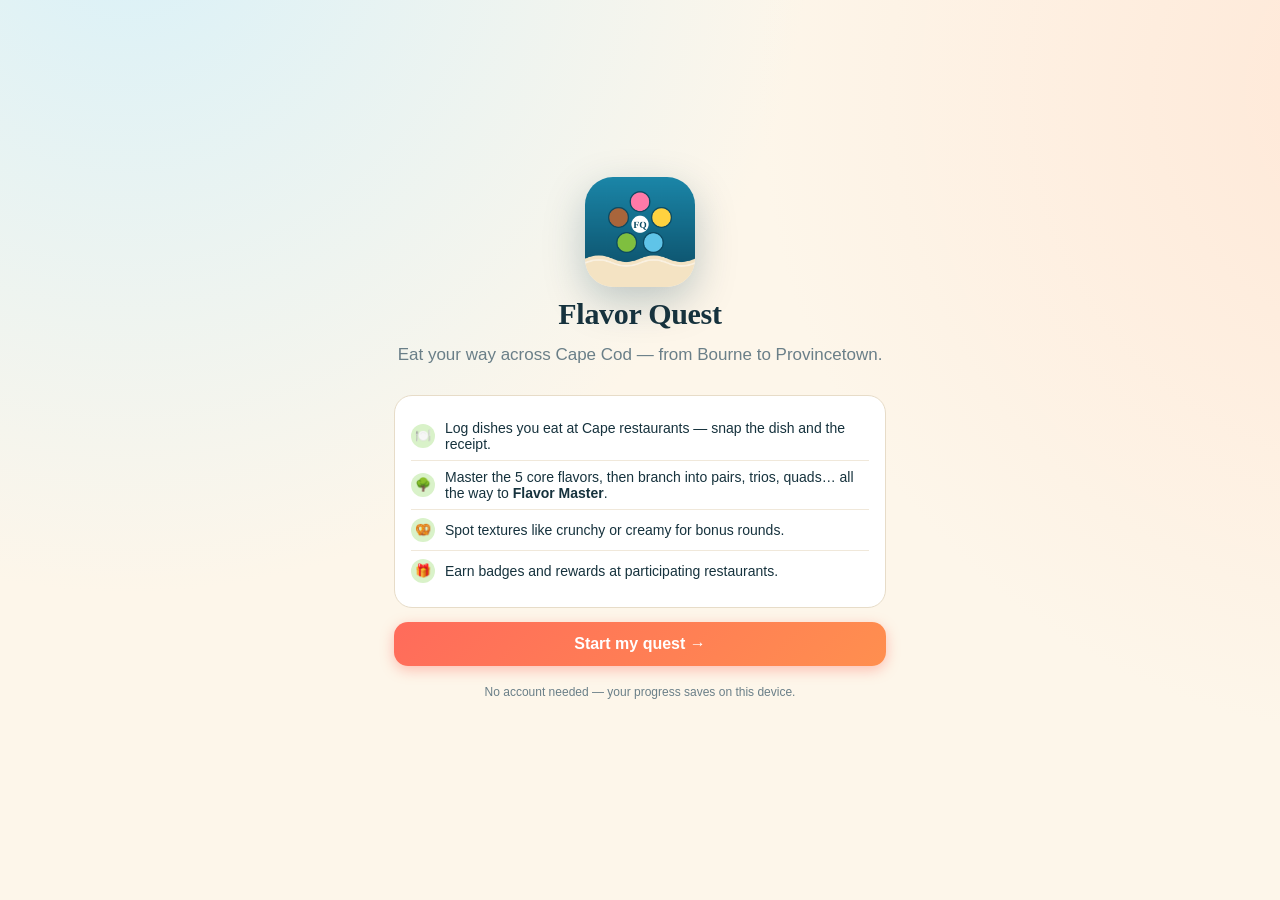
==== index.html @ 59354531 "Flavor Quest v1: flavor tree, dish logging, texture bonus rounds, QR check-in, rewards, map" ====
<!doctype html>
<html lang="en">
<head>
<meta charset="utf-8">
<meta name="viewport" content="width=device-width, initial-scale=1, viewport-fit=cover">
<title>Flavor Quest – Cape Cod</title>
<meta name="description" content="Eat your way across Cape Cod. Unlock the flavor tree, discover textures, earn badges and rewards.">
<meta name="theme-color" content="#0e5a75">
<meta name="apple-mobile-web-app-capable" content="yes">
<meta name="mobile-web-app-capable" content="yes">
<meta name="apple-mobile-web-app-status-bar-style" content="black-translucent">
<meta name="apple-mobile-web-app-title" content="Flavor Quest">
<link rel="manifest" href="manifest.json">
<link rel="icon" href="icons/icon.svg" type="image/svg+xml">
<link rel="apple-touch-icon" href="icons/apple-touch-icon.png">
<link rel="stylesheet" href="css/style.css">
</head>
<body>
<div id="app">
  <header class="topbar" id="topbar" hidden>
    <button class="me" id="meBtn" aria-label="Profile and settings">
      <span class="avatar sm" id="meAvatar"></span>
      <span class="me-text"><b id="meName"></b><small id="meLevel"></small></span>
    </button>
    <div class="xpwrap" aria-label="Experience">
      <div class="xpbar"><i id="xpFill"></i></div>
      <small id="xpText"></small>
    </div>
  </header>

  <main id="view" class="view"></main>

  <nav class="bottomnav" id="bottomnav" hidden>
    <button data-tab="home"><span class="ni">🗺️</span><span>Map</span></button>
    <button data-tab="tree"><span class="ni">🌳</span><span>Tree</span></button>
    <button data-tab="log" class="log-btn"><span class="ni plus">＋</span><span>Log</span></button>
    <button data-tab="journal"><span class="ni">📔</span><span>Journal</span></button>
    <button data-tab="rewards"><span class="ni">🏆</span><span>Rewards</span></button>
  </nav>
</div>

<div class="sheet-backdrop" id="sheetBackdrop" hidden></div>
<section class="sheet" id="sheet" role="dialog" aria-modal="true" hidden>
  <div class="sheet-grip"></div>
  <button class="sheet-close" id="sheetClose" aria-label="Close">✕</button>
  <div id="sheetBody"></div>
</section>
<div id="toasts" class="toasts" aria-live="polite"></div>
<div id="confetti" class="confetti" aria-hidden="true"></div>

<script src="js/app.js"></script>
</body>
</html>
---- css/style.css ----
:root{
  --sea:#0e5a75; --sea-2:#1b86a8; --sea-dark:#083b4e; --sand:#fdf6ea; --sand-2:#f4e3c3; --card:#fff;
  --ink:#16323d; --muted:#6a7f88; --line:#e7dcc8; --coral:#ff6b5b; --gold:#f5b72d;
  --sweet:#ff7aa8; --sour:#f2c800; --salty:#3fb0dc; --bitter:#6aae2c; --umami:#a9653b;
  --radius:18px; --shadow:0 6px 20px rgba(8,59,78,.12); --shadow-lg:0 14px 40px rgba(8,59,78,.25);
  --safe-b:env(safe-area-inset-bottom,0px); --safe-t:env(safe-area-inset-top,0px);
  --nav-h:68px;
}
*{box-sizing:border-box;-webkit-tap-highlight-color:transparent}
html,body{margin:0;padding:0}
body{font-family:-apple-system,BlinkMacSystemFont,"SF Pro Rounded","Segoe UI",Roboto,"Helvetica Neue",Arial,sans-serif;
  color:var(--ink);background:var(--sand);min-height:100vh;min-height:100dvh;-webkit-font-smoothing:antialiased;
  background-image:radial-gradient(circle at 10% -10%,#d9f1f8 0,transparent 45%),radial-gradient(circle at 110% 10%,#ffe7d6 0,transparent 40%)}
h1,h2,h3{font-family:Georgia,"Times New Roman",serif;letter-spacing:-.01em;margin:0 0 .4em}
h1{font-size:30px} h2{font-size:22px} h3{font-size:17px}
p{line-height:1.45;margin:.3em 0 .8em}
small,.muted{color:var(--muted)}
button{font:inherit;color:inherit;cursor:pointer;border:0;background:none}
input,select,textarea{font:inherit;font-size:16px;color:var(--ink)}
[hidden]{display:none!important}
#app{max-width:520px;margin:0 auto;min-height:100vh;min-height:100dvh;position:relative}

/* top bar */
.topbar{position:sticky;top:0;z-index:20;display:flex;align-items:center;gap:12px;padding:calc(10px + var(--safe-t)) 14px 10px;
  background:rgba(253,246,234,.88);backdrop-filter:blur(12px);-webkit-backdrop-filter:blur(12px);border-bottom:1px solid rgba(231,220,200,.7)}
.me{display:flex;align-items:center;gap:8px;text-align:left;padding:2px;border-radius:30px}
.me-text{display:flex;flex-direction:column;line-height:1.1}
.me-text b{font-size:15px;max-width:120px;overflow:hidden;text-overflow:ellipsis;white-space:nowrap}
.me-text small{font-size:12px}
.xpwrap{flex:1;display:flex;flex-direction:column;align-items:flex-end;gap:3px}
.xpbar{width:100%;height:10px;border-radius:10px;background:#e9dfcc;overflow:hidden}
.xpbar i{display:block;height:100%;width:0;border-radius:10px;background:linear-gradient(90deg,var(--gold),var(--coral));transition:width .8s cubic-bezier(.2,.8,.2,1)}
.xpwrap small{font-size:11px;font-weight:600}

.view{padding:14px 14px calc(var(--nav-h) + var(--safe-b) + 24px)}
.view.onboard{padding-bottom:30px}
.view > *{animation:rise .35s ease both}
@keyframes rise{from{opacity:0;transform:translateY(10px)}to{opacity:1;transform:none}}

/* bottom nav */
.bottomnav{position:fixed;left:50%;transform:translateX(-50%);bottom:0;z-index:30;width:100%;max-width:520px;display:grid;grid-template-columns:repeat(5,1fr);
  padding:6px 6px calc(6px + var(--safe-b));background:rgba(255,255,255,.94);backdrop-filter:blur(14px);-webkit-backdrop-filter:blur(14px);
  border-top:1px solid var(--line);box-shadow:0 -6px 24px rgba(8,59,78,.08)}
.bottomnav button{display:flex;flex-direction:column;align-items:center;gap:2px;font-size:11px;font-weight:600;color:var(--muted);padding:6px 0;border-radius:14px;transition:color .2s,transform .15s}
.bottomnav button .ni{font-size:21px;line-height:1;transition:transform .25s}
.bottomnav button.active{color:var(--sea)}
.bottomnav button.active .ni{transform:translateY(-2px) scale(1.12)}
.bottomnav button:active{transform:scale(.94)}
.bottomnav .log-btn .plus{display:grid;place-items:center;width:44px;height:44px;margin-top:-22px;border-radius:50%;color:#fff;font-size:26px;font-weight:700;
  background:linear-gradient(135deg,var(--coral),var(--gold));box-shadow:0 6px 16px rgba(255,107,91,.45);border:3px solid #fff}
.bottomnav .log-btn.active .plus{transform:translateY(-2px) rotate(90deg)}

/* cards & buttons */
.card{background:var(--card);border-radius:var(--radius);box-shadow:var(--shadow);padding:16px;margin-bottom:14px}
.card.flat{box-shadow:none;border:1px solid var(--line)}
.hero{background:linear-gradient(140deg,var(--sea) 0%,var(--sea-2) 100%);color:#fff;position:relative;overflow:hidden}
.hero h1,.hero h2{color:#fff}
.hero p{color:#dff3fa}
.hero::after{content:"";position:absolute;left:-10%;right:-10%;bottom:-30px;height:60px;background:radial-gradient(ellipse at center,rgba(255,255,255,.18) 0,transparent 70%)}
.btn{display:inline-flex;align-items:center;justify-content:center;gap:8px;padding:13px 20px;border-radius:14px;font-weight:700;font-size:16px;
  background:var(--sea);color:#fff;box-shadow:0 4px 12px rgba(14,90,117,.3);transition:transform .12s,box-shadow .2s,opacity .2s;text-decoration:none}
.btn:active{transform:scale(.97)}
.btn.block{display:flex;width:100%}
.btn.coral{background:linear-gradient(135deg,var(--coral),#ff8f4f);box-shadow:0 4px 14px rgba(255,107,91,.4)}
.btn.ghost{background:transparent;color:var(--sea);box-shadow:none;border:2px solid var(--sea)}
.btn.light{background:#fff;color:var(--sea)}
.btn.small{padding:8px 12px;font-size:14px;border-radius:11px}
.btn[disabled],.btn.disabled{opacity:.45;pointer-events:none}
.row{display:flex;gap:10px;align-items:center}
.row.wrap{flex-wrap:wrap}
.spread{display:flex;justify-content:space-between;align-items:center;gap:10px}
.section-title{display:flex;justify-content:space-between;align-items:baseline;margin:20px 2px 10px}
.section-title h2{margin:0}
.pill{display:inline-flex;align-items:center;gap:4px;padding:4px 10px;border-radius:30px;font-size:12px;font-weight:700;background:#eef6f9;color:var(--sea)}
.pill.gold{background:#fff3d6;color:#a26b00}
.pill.green{background:#e5f6dc;color:#3d7b14}
.pill.gray{background:#efefef;color:#777}
.pill.coral{background:#ffe5e1;color:#c23a2b}

/* avatars */
.avatar{display:inline-grid;place-items:center;width:64px;height:64px;border-radius:50%;font-size:34px;line-height:1;flex:none;
  box-shadow:inset 0 -4px 0 rgba(0,0,0,.08),0 3px 8px rgba(0,0,0,.12);border:3px solid #fff}
.avatar.sm{width:40px;height:40px;font-size:21px;border-width:2px}
.avatar.lg{width:96px;height:96px;font-size:52px;border-width:4px}
.avatar-grid{display:grid;grid-template-columns:repeat(4,1fr);gap:12px;margin:14px 0}
.avatar-opt{display:flex;flex-direction:column;align-items:center;gap:6px;padding:10px 4px;border-radius:16px;border:2px solid transparent;font-size:12px;font-weight:600;transition:all .2s}
.avatar-opt.sel{border-color:var(--sea);background:#eaf6fa;transform:translateY(-2px)}

/* onboarding */
.onb{min-height:calc(100dvh - 60px);display:flex;flex-direction:column;justify-content:center;padding-top:calc(10px + var(--safe-t))}
.onb .logo{width:110px;height:110px;margin:0 auto 10px;border-radius:28px;box-shadow:var(--shadow-lg);display:block}
.onb .center{text-align:center}
.steps{display:flex;gap:6px;justify-content:center;margin:0 0 18px}
.steps i{width:28px;height:6px;border-radius:6px;background:#e3d7c1}
.steps i.on{background:var(--sea)}
.field{display:block;margin:0 0 14px}
.field > span{display:block;font-weight:700;font-size:14px;margin-bottom:6px}
.field input[type=text],.field select,.field textarea{width:100%;padding:13px 14px;border-radius:13px;border:2px solid var(--line);background:#fff;outline:none;transition:border-color .2s;-webkit-appearance:none;appearance:none}
.field select{background-image:linear-gradient(45deg,transparent 50%,var(--muted) 50%),linear-gradient(135deg,var(--muted) 50%,transparent 50%);background-position:calc(100% - 20px) 55%,calc(100% - 14px) 55%;background-size:6px 6px;background-repeat:no-repeat}
.field input:focus,.field select:focus{border-color:var(--sea-2)}
.hint{font-size:13px;color:var(--muted);margin-top:4px}

/* flavor chips */
.chips{display:flex;flex-wrap:wrap;gap:8px}
.chip{padding:9px 14px;border-radius:30px;border:2px solid var(--line);background:#fff;font-weight:700;font-size:14px;transition:all .18s;user-select:none}
.chip:active{transform:scale(.95)}
.chip.on{color:#fff;border-color:transparent;box-shadow:0 3px 10px rgba(0,0,0,.15)}
.chip.tex.on{background:var(--sea)}
.flavor-big{display:grid;grid-template-columns:1fr 1fr;gap:10px;margin:12px 0}
.flavor-big button{padding:16px 10px;border-radius:16px;color:#fff;font-weight:800;font-size:17px;text-align:left;box-shadow:var(--shadow);border:3px solid transparent;transition:all .2s;position:relative}
.flavor-big button small{display:block;color:rgba(255,255,255,.92);font-weight:600;font-size:12px;margin-top:2px}
.flavor-big button.sel{border-color:var(--ink);transform:scale(1.03)}
.flavor-big button:last-child:nth-child(odd){grid-column:span 2}
.dot{display:inline-block;width:10px;height:10px;border-radius:50%;vertical-align:middle}

/* map */
.mapcard{padding:10px 10px 14px;background:linear-gradient(180deg,#bfe6f2 0%,#9fd7ea 100%);position:relative;overflow:hidden}
.mapcard svg{width:100%;height:auto;display:block}
.mapcard .maplabel{position:absolute;top:12px;left:14px;font-family:Georgia,serif;font-weight:700;color:var(--sea-dark);font-size:15px}
.town circle.pin{fill:#fff;stroke:var(--sea);stroke-width:2;transition:all .4s}
.town.lit circle.pin{fill:var(--coral);stroke:#fff;stroke-width:2.5}
.town.lit circle.glow{animation:glow 2.2s ease-in-out infinite}
.town text{font-size:10px;font-weight:700;fill:var(--sea-dark);paint-order:stroke;stroke:#e9f6fa;stroke-width:3px;stroke-linejoin:round}
.town.lit text{fill:#a2271a}
.town .cnt{font-size:9px;fill:#fff;stroke:none;font-weight:800}
@keyframes glow{0%,100%{opacity:.15;transform:scale(1)}50%{opacity:.5;transform:scale(1.5)}}
.town circle.glow{fill:var(--coral);opacity:0;transform-box:fill-box;transform-origin:center}
.town{cursor:pointer}

.stats{display:grid;grid-template-columns:repeat(4,1fr);gap:8px;margin:12px 0}
.stat{background:#fff;border-radius:14px;padding:10px 6px;text-align:center;box-shadow:var(--shadow)}
.stat b{display:block;font-size:20px;font-family:Georgia,serif}
.stat small{font-size:11px;font-weight:600}

/* restaurants list */
.rlist{display:flex;flex-direction:column;gap:10px}
.rcard{display:flex;gap:12px;align-items:center;background:#fff;border-radius:16px;padding:12px;box-shadow:var(--shadow);text-align:left;width:100%;transition:transform .15s}
.rcard:active{transform:scale(.98)}
.rcard .ricon{width:48px;height:48px;border-radius:14px;display:grid;place-items:center;font-size:24px;background:#eaf6fa;flex:none}
.rcard.featured .ricon{background:linear-gradient(135deg,#ffe7a8,#ffc3b5)}
.rcard .rmeta{flex:1;min-width:0}
.rcard .rmeta b{display:block;font-size:15px}
.rcard .rmeta small{display:block;font-size:12px}
.rcard .chev{color:var(--muted);font-size:20px}

/* tree */
.tree{display:flex;flex-direction:column;gap:6px;position:relative}
.tier{background:rgba(255,255,255,.6);border:1px dashed var(--line);border-radius:18px;padding:10px 8px 12px;position:relative}
.tier-head{display:flex;justify-content:space-between;align-items:center;padding:0 4px 8px;font-size:12px;font-weight:800;color:var(--muted);text-transform:uppercase;letter-spacing:.06em}
.tier-nodes{display:flex;flex-wrap:wrap;justify-content:center;gap:8px}
.tier-arrow{text-align:center;color:#c6b694;font-size:16px;line-height:1;margin:-2px 0}
.node{position:relative;width:62px;display:flex;flex-direction:column;align-items:center;gap:4px;font-size:10px;font-weight:700;text-align:center;line-height:1.1;transition:transform .2s}
.node:active{transform:scale(.92)}
.node .orb{width:52px;height:52px;border-radius:50%;position:relative;display:grid;place-items:center;border:3px solid #fff;box-shadow:0 3px 10px rgba(0,0,0,.15);transition:all .3s}
.node .orb .ic{font-size:18px;filter:drop-shadow(0 1px 1px rgba(0,0,0,.2))}
.node .lbl{color:var(--ink);min-height:22px}
.node.locked .orb{filter:grayscale(1) brightness(1.15);opacity:.45;box-shadow:none}
.node.locked .lbl{color:#a7a7a7}
.node.unlocked .orb{animation:pulse 2.4s ease-in-out infinite}
.node.complete .orb{border-color:var(--gold);box-shadow:0 0 0 3px rgba(245,183,45,.35),0 4px 14px rgba(245,183,45,.5)}
.node .prog{position:absolute;bottom:-6px;left:50%;transform:translateX(-50%);background:var(--ink);color:#fff;border-radius:10px;padding:1px 6px;font-size:10px;font-weight:800;white-space:nowrap}
.node.complete .prog{background:var(--gold);color:#5a3a00}
.node.start .orb::after{content:"★";position:absolute;top:-8px;right:-6px;background:#fff;color:var(--gold);border-radius:50%;width:20px;height:20px;display:grid;place-items:center;font-size:13px;box-shadow:0 1px 4px rgba(0,0,0,.2)}
.node.master{width:96px}
.node.master .orb{width:78px;height:78px}
.node.master .orb .ic{font-size:32px}
.node.core{width:64px}
.node.core .orb{width:58px;height:58px}
@keyframes pulse{0%,100%{box-shadow:0 3px 10px rgba(0,0,0,.15),0 0 0 0 rgba(27,134,168,.45)}50%{box-shadow:0 3px 10px rgba(0,0,0,.15),0 0 0 7px rgba(27,134,168,0)}}
.legend{display:flex;flex-wrap:wrap;gap:10px;font-size:12px;color:var(--muted);margin:8px 2px 14px}
.legend span{display:inline-flex;align-items:center;gap:5px}
.legend i{width:12px;height:12px;border-radius:50%;display:inline-block}

/* progress */
.meter{height:12px;background:#eee4d2;border-radius:12px;overflow:hidden;margin:6px 0}
.meter i{display:block;height:100%;background:linear-gradient(90deg,var(--sea-2),var(--sea));border-radius:12px;transition:width .6s}
.req{display:flex;align-items:center;gap:10px;padding:8px 0;border-bottom:1px solid #f0e8da;font-size:14px}
.req:last-child{border-bottom:0}
.req .ck{width:24px;height:24px;border-radius:50%;display:grid;place-items:center;background:#eee;font-size:13px;flex:none}
.req.ok .ck{background:#d9f2c9;color:#3d7b14}

/* log form */
.photo-pick{display:grid;grid-template-columns:1fr 1fr;gap:10px}
.photo-slot{position:relative;aspect-ratio:1;border-radius:16px;border:2px dashed #cdbd9d;background:#fffaf1;display:flex;flex-direction:column;align-items:center;justify-content:center;gap:4px;
  font-size:13px;font-weight:700;color:var(--muted);overflow:hidden;text-align:center;padding:6px}
.photo-slot .big{font-size:30px}
.photo-slot img{position:absolute;inset:0;width:100%;height:100%;object-fit:cover}
.photo-slot input{position:absolute;inset:0;opacity:0;cursor:pointer;font-size:0}
.photo-slot .clear{position:absolute;top:6px;right:6px;z-index:2;background:rgba(0,0,0,.6);color:#fff;border-radius:50%;width:26px;height:26px;font-size:13px}
.preview-note{border-radius:14px;padding:10px 12px;font-size:14px;margin:4px 0 14px;background:#eaf6fa;color:var(--sea-dark)}
.preview-note.warn{background:#fff3d6;color:#7a5200}
.preview-note.bad{background:#ffe9e5;color:#9b2c1f}

/* journal */
.jitem{display:flex;gap:12px;background:#fff;border-radius:16px;padding:10px;box-shadow:var(--shadow);margin-bottom:10px;text-align:left;width:100%}
.jitem .jimg{width:84px;height:84px;border-radius:12px;object-fit:cover;flex:none;background:#f3ead8;display:grid;place-items:center;font-size:30px}
.jitem .jmeta{flex:1;min-width:0}
.jitem .jmeta b{display:block;font-size:15px}
.jitem .jmeta small{display:block;font-size:12px;margin:1px 0 5px}
.mini-flavors{display:flex;flex-wrap:wrap;gap:4px}
.mini-flavors span{font-size:10px;font-weight:800;color:#fff;border-radius:8px;padding:2px 7px}
.mini-flavors span.tx{background:#e7f1f4;color:var(--sea)}
.empty{text-align:center;padding:30px 20px;color:var(--muted)}
.empty .big{font-size:48px;display:block;margin-bottom:6px}
.detail-img{width:100%;border-radius:16px;margin:4px 0 10px;display:block}
.receipt-thumb{width:110px;border-radius:10px;border:1px solid var(--line)}

/* badges */
.badges{display:grid;grid-template-columns:repeat(4,1fr);gap:10px}
.badge{display:flex;flex-direction:column;align-items:center;gap:4px;text-align:center;font-size:10.5px;font-weight:700;line-height:1.15}
.badge .bi{width:56px;height:56px;border-radius:18px;display:grid;place-items:center;font-size:26px;background:linear-gradient(135deg,#fff3d6,#ffd9cc);box-shadow:var(--shadow);transform:rotate(-3deg)}
.badge:nth-child(even) .bi{transform:rotate(3deg)}
.badge.off .bi{background:#ece6da;filter:grayscale(1);opacity:.45;box-shadow:none}
.badge.off{color:#aaa}
.reward{display:flex;gap:12px;align-items:center;padding:12px 0;border-bottom:1px solid #f0e8da}
.reward:last-child{border-bottom:0}
.reward .ri{width:44px;height:44px;border-radius:14px;display:grid;place-items:center;font-size:22px;background:#eaf6fa;flex:none}
.reward.on .ri{background:linear-gradient(135deg,#ffe7a8,#ffc3b5)}
.reward .rt{flex:1}
.reward .rt b{display:block;font-size:14px}
.reward .rt small{font-size:12px}
.gift{border-radius:18px;padding:16px;color:#fff;background:linear-gradient(135deg,#0e5a75,#1b86a8 60%,#5fc4e8);position:relative;overflow:hidden;margin-bottom:12px;box-shadow:var(--shadow)}
.gift::before{content:"";position:absolute;right:-30px;top:-30px;width:120px;height:120px;border-radius:50%;background:rgba(255,255,255,.12)}
.gift .gv{font-family:Georgia,serif;font-size:34px;font-weight:700;line-height:1}
.gift .gp{font-size:14px;opacity:.95}
.gift s{opacity:.7}
.gift .tag{position:absolute;top:12px;right:12px;background:var(--gold);color:#5a3a00;font-size:11px;font-weight:800;padding:3px 9px;border-radius:20px}

/* sheet */
.sheet-backdrop{position:fixed;inset:0;background:rgba(8,30,40,.45);z-index:50;animation:fade .25s ease}
.sheet{position:fixed;left:50%;bottom:0;transform:translateX(-50%);width:100%;max-width:520px;max-height:88vh;max-height:88dvh;overflow-y:auto;-webkit-overflow-scrolling:touch;
  background:var(--sand);border-radius:24px 24px 0 0;z-index:60;padding:10px 18px calc(24px + var(--safe-b));box-shadow:var(--shadow-lg);animation:sheetUp .32s cubic-bezier(.2,.9,.25,1)}
.sheet-grip{width:44px;height:5px;border-radius:5px;background:#d8cbb2;margin:0 auto 10px}
.sheet-close{position:absolute;top:12px;right:14px;width:34px;height:34px;border-radius:50%;background:#efe4cf;font-size:15px;font-weight:700}
@keyframes sheetUp{from{transform:translate(-50%,100%)}to{transform:translate(-50%,0)}}
@keyframes fade{from{opacity:0}to{opacity:1}}

/* toasts */
.toasts{position:fixed;top:calc(12px + var(--safe-t));left:50%;transform:translateX(-50%);z-index:90;display:flex;flex-direction:column;gap:8px;width:min(92vw,440px);pointer-events:none}
.toast{background:var(--ink);color:#fff;padding:12px 14px;border-radius:14px;font-size:14px;font-weight:600;box-shadow:var(--shadow-lg);display:flex;gap:10px;align-items:center;animation:toastIn .4s cubic-bezier(.2,.9,.3,1.3) both}
.toast .ti{font-size:22px}
.toast.gold{background:linear-gradient(135deg,#f5b72d,#ff8f4f);color:#3b2500}
.toast.out{animation:toastOut .3s ease forwards}
@keyframes toastIn{from{opacity:0;transform:translateY(-20px) scale(.9)}to{opacity:1;transform:none}}
@keyframes toastOut{to{opacity:0;transform:translateY(-14px)}}

/* confetti */
.confetti{position:fixed;inset:0;pointer-events:none;z-index:95;overflow:hidden}
.confetti i{position:absolute;top:-20px;width:9px;height:14px;border-radius:2px;animation:fall linear forwards}
@keyframes fall{0%{transform:translate3d(0,0,0) rotate(0)}100%{transform:translate3d(var(--dx),110vh,0) rotate(var(--rot))}}
.celebrate{text-align:center;padding:10px 0}
.celebrate .bigicon{font-size:70px;display:block;animation:pop .6s cubic-bezier(.2,.9,.3,1.5) both}
@keyframes pop{from{transform:scale(0) rotate(-30deg)}to{transform:none}}

.settings-list .btn{margin-bottom:10px}
.footer-note{font-size:12px;color:var(--muted);text-align:center;margin:18px 0 0}
a{color:var(--sea)}
@media (min-width:521px){body{padding-top:0}}
@media (prefers-reduced-motion:reduce){*{animation-duration:.01ms!important;transition-duration:.01ms!important}}
.gift small{color:#e6f6fb}
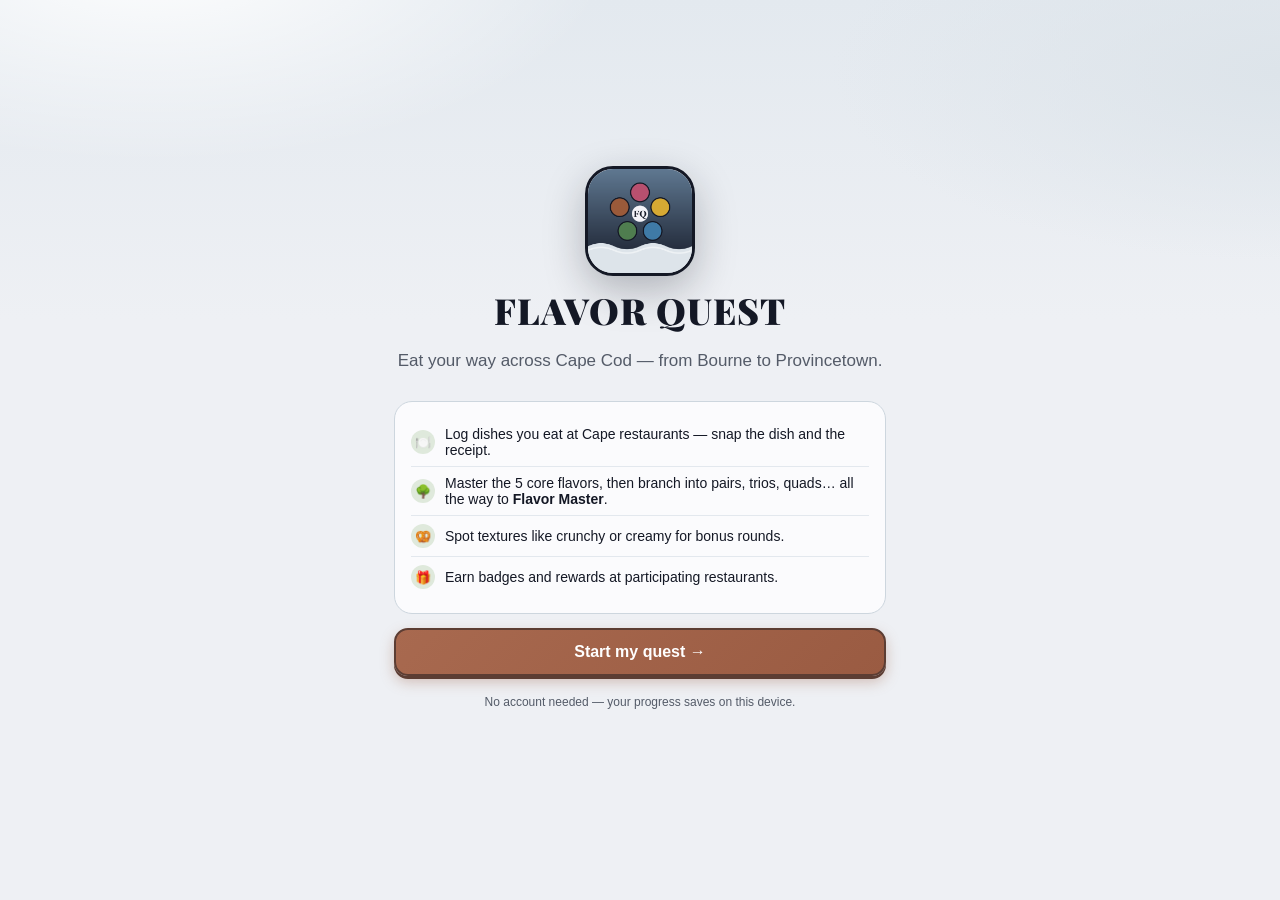
==== commit 5fd07183: "Flavor Quest round 3: Syren Harbour retheme, photo-to-avatar studio, Flavor Cast avatars, Syren Harb" ====
--- a/index.html
+++ b/index.html
@@ -5,7 +5,7 @@
 <meta name="viewport" content="width=device-width, initial-scale=1, viewport-fit=cover">
 <title>Flavor Quest – Cape Cod</title>
 <meta name="description" content="Eat your way across Cape Cod. Unlock the flavor tree, discover textures, earn badges and rewards.">
-<meta name="theme-color" content="#0e5a75">
+<meta name="theme-color" content="#141825">
 <meta name="apple-mobile-web-app-capable" content="yes">
 <meta name="mobile-web-app-capable" content="yes">
 <meta name="apple-mobile-web-app-status-bar-style" content="black-translucent">
@@ -13,7 +13,10 @@
 <link rel="manifest" href="manifest.json">
 <link rel="icon" href="icons/icon.svg" type="image/svg+xml">
 <link rel="apple-touch-icon" href="icons/apple-touch-icon.png">
-<link rel="stylesheet" href="css/style.css">
+<link rel="preconnect" href="https://fonts.googleapis.com">
+<link rel="preconnect" href="https://fonts.gstatic.com" crossorigin>
+<link rel="stylesheet" href="https://fonts.googleapis.com/css2?family=Playfair+Display:ital,wght@0,700;0,900;1,700&display=swap">
+<link rel="stylesheet" href="css/style.css?v=3">
 </head>
 <body>
 <div id="app">
@@ -48,6 +51,7 @@
 <div id="toasts" class="toasts" aria-live="polite"></div>
 <div id="confetti" class="confetti" aria-hidden="true"></div>
 
-<script src="js/app.js"></script>
+<script src="js/avatar-studio.js?v=3"></script>
+<script src="js/app.js?v=3"></script>
 </body>
 </html>
--- a/css/style.css
+++ b/css/style.css
@@ -1,17 +1,22 @@
 :root{
-  --sea:#0e5a75; --sea-2:#1b86a8; --sea-dark:#083b4e; --sand:#fdf6ea; --sand-2:#f4e3c3; --card:#fff;
-  --ink:#16323d; --muted:#6a7f88; --line:#e7dcc8; --coral:#ff6b5b; --gold:#f5b72d;
-  --sweet:#ff7aa8; --sour:#f2c800; --salty:#3fb0dc; --bitter:#6aae2c; --umami:#a9653b;
-  --radius:18px; --shadow:0 6px 20px rgba(8,59,78,.12); --shadow-lg:0 14px 40px rgba(8,59,78,.25);
+  /* Round 3: Syren Harbour palette (sampled from the animated logo, see /workspace/flavor-quest-ref/palette.json) */
+  --navy:#141825; --navy-2:#2c313b; --slate:#61636c; --steel:#909ead; --sky:#c0cdd4; --mist:#dde4ea; --cloud:#efeff3; --cloud-2:#f4f4f9;
+  --bronze:#c4927b; --bronze-dk:#7e574b; --palm:#41514e; --palm-dk:#2a3734; --brass:#d8b46a;
+  --sea:#34495f; --sea-2:#5f7891; --sea-dark:#1f2b3a; --sand:#eef0f4; --sand-2:#dde4ea; --card:#fbfbfd;
+  --ink:#141825; --muted:#545b68; --line:#cdd6de; --coral:#9a5b42; --gold:#c99a3e;
+  --sweet:#b8506f; --sour:#d6a933; --salty:#3f7aa6; --bitter:#4f7d4f; --umami:#9a5a3a;
+  --radius:18px; --shadow:0 6px 20px rgba(20,24,37,.12); --shadow-lg:0 14px 40px rgba(20,24,37,.28);
   --safe-b:env(safe-area-inset-bottom,0px); --safe-t:env(safe-area-inset-top,0px);
   --nav-h:68px;
+  --serif:"Playfair Display",Georgia,"Times New Roman",serif;
+  --rope:repeating-linear-gradient(135deg,var(--steel) 0 5px,var(--navy-2) 5px 7px,var(--sky) 7px 11px,var(--navy-2) 11px 13px);
 }
 *{box-sizing:border-box;-webkit-tap-highlight-color:transparent}
 html,body{margin:0;padding:0}
 body{font-family:-apple-system,BlinkMacSystemFont,"SF Pro Rounded","Segoe UI",Roboto,"Helvetica Neue",Arial,sans-serif;
   color:var(--ink);background:var(--sand);min-height:100vh;min-height:100dvh;-webkit-font-smoothing:antialiased;
-  background-image:radial-gradient(circle at 10% -10%,#d9f1f8 0,transparent 45%),radial-gradient(circle at 110% 10%,#ffe7d6 0,transparent 40%)}
-h1,h2,h3{font-family:Georgia,"Times New Roman",serif;letter-spacing:-.01em;margin:0 0 .4em}
+  background-image:radial-gradient(ellipse 60% 40% at 12% -6%,#ffffff 0,transparent 60%),radial-gradient(ellipse 50% 30% at 100% 8%,#dde4ea 0,transparent 70%),linear-gradient(180deg,#e3e9ef 0,#eef0f4 320px)}
+h1,h2,h3{font-family:var(--serif);font-weight:900;letter-spacing:0;margin:0 0 .4em;color:var(--navy)}
 h1{font-size:30px} h2{font-size:22px} h3{font-size:17px}
 p{line-height:1.45;margin:.3em 0 .8em}
 small,.muted{color:var(--muted)}
@@ -22,13 +27,13 @@
 
 /* top bar */
 .topbar{position:sticky;top:0;z-index:20;display:flex;align-items:center;gap:12px;padding:calc(10px + var(--safe-t)) 14px 10px;
-  background:rgba(253,246,234,.88);backdrop-filter:blur(12px);-webkit-backdrop-filter:blur(12px);border-bottom:1px solid rgba(231,220,200,.7)}
+  background:rgba(20,24,37,.94);backdrop-filter:blur(12px);-webkit-backdrop-filter:blur(12px);border-bottom:1px solid rgba(144,158,173,.35)}
 .me{display:flex;align-items:center;gap:8px;text-align:left;padding:2px;border-radius:30px}
 .me-text{display:flex;flex-direction:column;line-height:1.1}
 .me-text b{font-size:15px;max-width:120px;overflow:hidden;text-overflow:ellipsis;white-space:nowrap}
 .me-text small{font-size:12px}
 .xpwrap{flex:1;display:flex;flex-direction:column;align-items:flex-end;gap:3px}
-.xpbar{width:100%;height:10px;border-radius:10px;background:#e9dfcc;overflow:hidden}
+.xpbar{width:100%;height:10px;border-radius:10px;background:#3a4253;overflow:hidden}
 .xpbar i{display:block;height:100%;width:0;border-radius:10px;background:linear-gradient(90deg,var(--gold),var(--coral));transition:width .8s cubic-bezier(.2,.8,.2,1)}
 .xpwrap small{font-size:11px;font-weight:600}
 
@@ -40,14 +45,14 @@
 /* bottom nav */
 .bottomnav{position:fixed;left:50%;transform:translateX(-50%);bottom:0;z-index:30;width:100%;max-width:520px;display:grid;grid-template-columns:repeat(5,1fr);
   padding:6px 6px calc(6px + var(--safe-b));background:rgba(255,255,255,.94);backdrop-filter:blur(14px);-webkit-backdrop-filter:blur(14px);
-  border-top:1px solid var(--line);box-shadow:0 -6px 24px rgba(8,59,78,.08)}
+  border-top:1px solid var(--line);box-shadow:0 -6px 24px rgba(20,24,37,.08)}
 .bottomnav button{display:flex;flex-direction:column;align-items:center;gap:2px;font-size:11px;font-weight:600;color:var(--muted);padding:6px 0;border-radius:14px;transition:color .2s,transform .15s}
 .bottomnav button .ni{font-size:21px;line-height:1;transition:transform .25s}
 .bottomnav button.active{color:var(--sea)}
 .bottomnav button.active .ni{transform:translateY(-2px) scale(1.12)}
 .bottomnav button:active{transform:scale(.94)}
 .bottomnav .log-btn .plus{display:grid;place-items:center;width:44px;height:44px;margin-top:-22px;border-radius:50%;color:#fff;font-size:26px;font-weight:700;
-  background:linear-gradient(135deg,var(--coral),var(--gold));box-shadow:0 6px 16px rgba(255,107,91,.45);border:3px solid #fff}
+  background:linear-gradient(135deg,var(--coral),var(--gold));box-shadow:0 6px 16px rgba(154,91,66,.45);border:3px solid #fff}
 .bottomnav .log-btn.active .plus{transform:translateY(-2px) rotate(90deg)}
 
 /* cards & buttons */
@@ -55,13 +60,13 @@
 .card.flat{box-shadow:none;border:1px solid var(--line)}
 .hero{background:linear-gradient(140deg,var(--sea) 0%,var(--sea-2) 100%);color:#fff;position:relative;overflow:hidden}
 .hero h1,.hero h2{color:#fff}
-.hero p{color:#dff3fa}
+.hero p{color:#dde4ea}
 .hero::after{content:"";position:absolute;left:-10%;right:-10%;bottom:-30px;height:60px;background:radial-gradient(ellipse at center,rgba(255,255,255,.18) 0,transparent 70%)}
 .btn{display:inline-flex;align-items:center;justify-content:center;gap:8px;padding:13px 20px;border-radius:14px;font-weight:700;font-size:16px;
-  background:var(--sea);color:#fff;box-shadow:0 4px 12px rgba(14,90,117,.3);transition:transform .12s,box-shadow .2s,opacity .2s;text-decoration:none}
+  background:var(--sea);color:#fff;box-shadow:0 4px 12px rgba(20,24,37,.3);transition:transform .12s,box-shadow .2s,opacity .2s;text-decoration:none}
 .btn:active{transform:scale(.97)}
 .btn.block{display:flex;width:100%}
-.btn.coral{background:linear-gradient(135deg,var(--coral),#ff8f4f);box-shadow:0 4px 14px rgba(255,107,91,.4)}
+.btn.coral{background:linear-gradient(135deg,var(--coral),#ff8f4f);box-shadow:0 4px 14px rgba(154,91,66,.4)}
 .btn.ghost{background:transparent;color:var(--sea);box-shadow:none;border:2px solid var(--sea)}
 .btn.light{background:#fff;color:var(--sea)}
 .btn.small{padding:8px 12px;font-size:14px;border-radius:11px}
@@ -71,11 +76,11 @@
 .spread{display:flex;justify-content:space-between;align-items:center;gap:10px}
 .section-title{display:flex;justify-content:space-between;align-items:baseline;margin:20px 2px 10px}
 .section-title h2{margin:0}
-.pill{display:inline-flex;align-items:center;gap:4px;padding:4px 10px;border-radius:30px;font-size:12px;font-weight:700;background:#eef6f9;color:var(--sea)}
-.pill.gold{background:#fff3d6;color:#a26b00}
-.pill.green{background:#e5f6dc;color:#3d7b14}
+.pill{display:inline-flex;align-items:center;gap:4px;padding:4px 10px;border-radius:30px;font-size:12px;font-weight:700;background:#e3e9ef;color:var(--sea)}
+.pill.gold{background:#f3e7cc;color:#6e4f12}
+.pill.green{background:#dfe9dc;color:#33573a}
 .pill.gray{background:#efefef;color:#777}
-.pill.coral{background:#ffe5e1;color:#c23a2b}
+.pill.coral{background:#f1ddd6;color:#8a3a2b}
 
 /* avatars */
 .avatar{display:inline-grid;place-items:center;width:64px;height:64px;border-radius:50%;font-size:34px;line-height:1;flex:none;
@@ -84,14 +89,14 @@
 .avatar.lg{width:96px;height:96px;font-size:52px;border-width:4px}
 .avatar-grid{display:grid;grid-template-columns:repeat(4,1fr);gap:12px;margin:14px 0}
 .avatar-opt{display:flex;flex-direction:column;align-items:center;gap:6px;padding:10px 4px;border-radius:16px;border:2px solid transparent;font-size:12px;font-weight:600;transition:all .2s}
-.avatar-opt.sel{border-color:var(--sea);background:#eaf6fa;transform:translateY(-2px)}
+.avatar-opt.sel{border-color:var(--sea);background:#e3e9ef;transform:translateY(-2px)}
 
 /* onboarding */
 .onb{min-height:calc(100dvh - 60px);display:flex;flex-direction:column;justify-content:center;padding-top:calc(10px + var(--safe-t))}
 .onb .logo{width:110px;height:110px;margin:0 auto 10px;border-radius:28px;box-shadow:var(--shadow-lg);display:block}
 .onb .center{text-align:center}
 .steps{display:flex;gap:6px;justify-content:center;margin:0 0 18px}
-.steps i{width:28px;height:6px;border-radius:6px;background:#e3d7c1}
+.steps i{width:28px;height:6px;border-radius:6px;background:#cdd6de}
 .steps i.on{background:var(--sea)}
 .field{display:block;margin:0 0 14px}
 .field > span{display:block;font-weight:700;font-size:14px;margin-bottom:6px}
@@ -114,14 +119,14 @@
 .dot{display:inline-block;width:10px;height:10px;border-radius:50%;vertical-align:middle}
 
 /* map */
-.mapcard{padding:10px 10px 14px;background:linear-gradient(180deg,#bfe6f2 0%,#9fd7ea 100%);position:relative;overflow:hidden}
+.mapcard{padding:10px 10px 14px;background:linear-gradient(180deg,#c0cdd4 0%,#a9b8c6 100%);position:relative;overflow:hidden}
 .mapcard svg{width:100%;height:auto;display:block}
-.mapcard .maplabel{position:absolute;top:12px;left:14px;font-family:Georgia,serif;font-weight:700;color:var(--sea-dark);font-size:15px}
+.mapcard .maplabel{position:absolute;top:12px;left:14px;font-family:var(--serif);font-weight:700;color:var(--sea-dark);font-size:15px}
 .town circle.pin{fill:#fff;stroke:var(--sea);stroke-width:2;transition:all .4s}
 .town.lit circle.pin{fill:var(--coral);stroke:#fff;stroke-width:2.5}
 .town.lit circle.glow{animation:glow 2.2s ease-in-out infinite}
-.town text{font-size:10px;font-weight:700;fill:var(--sea-dark);paint-order:stroke;stroke:#e9f6fa;stroke-width:3px;stroke-linejoin:round}
-.town.lit text{fill:#a2271a}
+.town text{font-size:10px;font-weight:700;fill:var(--sea-dark);paint-order:stroke;stroke:#eef0f4;stroke-width:3px;stroke-linejoin:round}
+.town.lit text{fill:#7e3d22}
 .town .cnt{font-size:9px;fill:#fff;stroke:none;font-weight:800}
 @keyframes glow{0%,100%{opacity:.15;transform:scale(1)}50%{opacity:.5;transform:scale(1.5)}}
 .town circle.glow{fill:var(--coral);opacity:0;transform-box:fill-box;transform-origin:center}
@@ -129,15 +134,15 @@
 
 .stats{display:grid;grid-template-columns:repeat(4,1fr);gap:8px;margin:12px 0}
 .stat{background:#fff;border-radius:14px;padding:10px 6px;text-align:center;box-shadow:var(--shadow)}
-.stat b{display:block;font-size:20px;font-family:Georgia,serif}
+.stat b{display:block;font-size:20px;font-family:var(--serif)}
 .stat small{font-size:11px;font-weight:600}
 
 /* restaurants list */
 .rlist{display:flex;flex-direction:column;gap:10px}
 .rcard{display:flex;gap:12px;align-items:center;background:#fff;border-radius:16px;padding:12px;box-shadow:var(--shadow);text-align:left;width:100%;transition:transform .15s}
 .rcard:active{transform:scale(.98)}
-.rcard .ricon{width:48px;height:48px;border-radius:14px;display:grid;place-items:center;font-size:24px;background:#eaf6fa;flex:none}
-.rcard.featured .ricon{background:linear-gradient(135deg,#ffe7a8,#ffc3b5)}
+.rcard .ricon{width:48px;height:48px;border-radius:14px;display:grid;place-items:center;font-size:24px;background:#e3e9ef;flex:none}
+.rcard.featured .ricon{background:linear-gradient(135deg,#efdcae,#dcb39b)}
 .rcard .rmeta{flex:1;min-width:0}
 .rcard .rmeta b{display:block;font-size:15px}
 .rcard .rmeta small{display:block;font-size:12px}
@@ -148,7 +153,7 @@
 .tier{background:rgba(255,255,255,.6);border:1px dashed var(--line);border-radius:18px;padding:10px 8px 12px;position:relative}
 .tier-head{display:flex;justify-content:space-between;align-items:center;padding:0 4px 8px;font-size:12px;font-weight:800;color:var(--muted);text-transform:uppercase;letter-spacing:.06em}
 .tier-nodes{display:flex;flex-wrap:wrap;justify-content:center;gap:8px}
-.tier-arrow{text-align:center;color:#c6b694;font-size:16px;line-height:1;margin:-2px 0}
+.tier-arrow{text-align:center;color:#909ead;font-size:16px;line-height:1;margin:-2px 0}
 .node{position:relative;width:62px;display:flex;flex-direction:column;align-items:center;gap:4px;font-size:10px;font-weight:700;text-align:center;line-height:1.1;transition:transform .2s}
 .node:active{transform:scale(.92)}
 .node .orb{width:52px;height:52px;border-radius:50%;position:relative;display:grid;place-items:center;border:3px solid #fff;box-shadow:0 3px 10px rgba(0,0,0,.15);transition:all .3s}
@@ -157,49 +162,49 @@
 .node.locked .orb{filter:grayscale(1) brightness(1.15);opacity:.45;box-shadow:none}
 .node.locked .lbl{color:#a7a7a7}
 .node.unlocked .orb{animation:pulse 2.4s ease-in-out infinite}
-.node.complete .orb{border-color:var(--gold);box-shadow:0 0 0 3px rgba(245,183,45,.35),0 4px 14px rgba(245,183,45,.5)}
+.node.complete .orb{border-color:var(--gold);box-shadow:0 0 0 3px rgba(201,154,62,.35),0 4px 14px rgba(201,154,62,.5)}
 .node .prog{position:absolute;bottom:-6px;left:50%;transform:translateX(-50%);background:var(--ink);color:#fff;border-radius:10px;padding:1px 6px;font-size:10px;font-weight:800;white-space:nowrap}
-.node.complete .prog{background:var(--gold);color:#5a3a00}
+.node.complete .prog{background:var(--gold);color:#2b210c}
 .node.start .orb::after{content:"★";position:absolute;top:-8px;right:-6px;background:#fff;color:var(--gold);border-radius:50%;width:20px;height:20px;display:grid;place-items:center;font-size:13px;box-shadow:0 1px 4px rgba(0,0,0,.2)}
 .node.master{width:96px}
 .node.master .orb{width:78px;height:78px}
 .node.master .orb .ic{font-size:32px}
 .node.core{width:64px}
 .node.core .orb{width:58px;height:58px}
-@keyframes pulse{0%,100%{box-shadow:0 3px 10px rgba(0,0,0,.15),0 0 0 0 rgba(27,134,168,.45)}50%{box-shadow:0 3px 10px rgba(0,0,0,.15),0 0 0 7px rgba(27,134,168,0)}}
+@keyframes pulse{0%,100%{box-shadow:0 3px 10px rgba(0,0,0,.15),0 0 0 0 rgba(95,120,145,.45)}50%{box-shadow:0 3px 10px rgba(0,0,0,.15),0 0 0 7px rgba(95,120,145,0)}}
 .legend{display:flex;flex-wrap:wrap;gap:10px;font-size:12px;color:var(--muted);margin:8px 2px 14px}
 .legend span{display:inline-flex;align-items:center;gap:5px}
 .legend i{width:12px;height:12px;border-radius:50%;display:inline-block}
 
 /* progress */
-.meter{height:12px;background:#eee4d2;border-radius:12px;overflow:hidden;margin:6px 0}
+.meter{height:12px;background:#dde4ea;border-radius:12px;overflow:hidden;margin:6px 0}
 .meter i{display:block;height:100%;background:linear-gradient(90deg,var(--sea-2),var(--sea));border-radius:12px;transition:width .6s}
-.req{display:flex;align-items:center;gap:10px;padding:8px 0;border-bottom:1px solid #f0e8da;font-size:14px}
+.req{display:flex;align-items:center;gap:10px;padding:8px 0;border-bottom:1px solid #e3e8ee;font-size:14px}
 .req:last-child{border-bottom:0}
 .req .ck{width:24px;height:24px;border-radius:50%;display:grid;place-items:center;background:#eee;font-size:13px;flex:none}
-.req.ok .ck{background:#d9f2c9;color:#3d7b14}
+.req.ok .ck{background:#dfe9dc;color:#33573a}
 
 /* log form */
 .photo-pick{display:grid;grid-template-columns:1fr 1fr;gap:10px}
-.photo-slot{position:relative;aspect-ratio:1;border-radius:16px;border:2px dashed #cdbd9d;background:#fffaf1;display:flex;flex-direction:column;align-items:center;justify-content:center;gap:4px;
+.photo-slot{position:relative;aspect-ratio:1;border-radius:16px;border:2px dashed #a9b8c6;background:#f6f8fa;display:flex;flex-direction:column;align-items:center;justify-content:center;gap:4px;
   font-size:13px;font-weight:700;color:var(--muted);overflow:hidden;text-align:center;padding:6px}
 .photo-slot .big{font-size:30px}
 .photo-slot img{position:absolute;inset:0;width:100%;height:100%;object-fit:cover}
 .photo-slot input{position:absolute;inset:0;opacity:0;cursor:pointer;font-size:0}
 .photo-slot .clear{position:absolute;top:6px;right:6px;z-index:2;background:rgba(0,0,0,.6);color:#fff;border-radius:50%;width:26px;height:26px;font-size:13px}
-.preview-note{border-radius:14px;padding:10px 12px;font-size:14px;margin:4px 0 14px;background:#eaf6fa;color:var(--sea-dark)}
-.preview-note.warn{background:#fff3d6;color:#7a5200}
-.preview-note.bad{background:#ffe9e5;color:#9b2c1f}
+.preview-note{border-radius:14px;padding:10px 12px;font-size:14px;margin:4px 0 14px;background:#e3e9ef;color:var(--sea-dark)}
+.preview-note.warn{background:#f3e7cc;color:#6e4f12}
+.preview-note.bad{background:#f1ddd6;color:#7d2f22}
 
 /* journal */
 .jitem{display:flex;gap:12px;background:#fff;border-radius:16px;padding:10px;box-shadow:var(--shadow);margin-bottom:10px;text-align:left;width:100%}
-.jitem .jimg{width:84px;height:84px;border-radius:12px;object-fit:cover;flex:none;background:#f3ead8;display:grid;place-items:center;font-size:30px}
+.jitem .jimg{width:84px;height:84px;border-radius:12px;object-fit:cover;flex:none;background:#e3e8ee;display:grid;place-items:center;font-size:30px}
 .jitem .jmeta{flex:1;min-width:0}
 .jitem .jmeta b{display:block;font-size:15px}
 .jitem .jmeta small{display:block;font-size:12px;margin:1px 0 5px}
 .mini-flavors{display:flex;flex-wrap:wrap;gap:4px}
 .mini-flavors span{font-size:10px;font-weight:800;color:#fff;border-radius:8px;padding:2px 7px}
-.mini-flavors span.tx{background:#e7f1f4;color:var(--sea)}
+.mini-flavors span.tx{background:#e3e9ef;color:var(--sea)}
 .empty{text-align:center;padding:30px 20px;color:var(--muted)}
 .empty .big{font-size:48px;display:block;margin-bottom:6px}
 .detail-img{width:100%;border-radius:16px;margin:4px 0 10px;display:block}
@@ -208,30 +213,30 @@
 /* badges */
 .badges{display:grid;grid-template-columns:repeat(4,1fr);gap:10px}
 .badge{display:flex;flex-direction:column;align-items:center;gap:4px;text-align:center;font-size:10.5px;font-weight:700;line-height:1.15}
-.badge .bi{width:56px;height:56px;border-radius:18px;display:grid;place-items:center;font-size:26px;background:linear-gradient(135deg,#fff3d6,#ffd9cc);box-shadow:var(--shadow);transform:rotate(-3deg)}
+.badge .bi{width:56px;height:56px;border-radius:18px;display:grid;place-items:center;font-size:26px;background:linear-gradient(135deg,#f3e7cc,#ead2c4);box-shadow:var(--shadow);transform:rotate(-3deg)}
 .badge:nth-child(even) .bi{transform:rotate(3deg)}
-.badge.off .bi{background:#ece6da;filter:grayscale(1);opacity:.45;box-shadow:none}
+.badge.off .bi{background:#e3e8ee;filter:grayscale(1);opacity:.45;box-shadow:none}
 .badge.off{color:#aaa}
-.reward{display:flex;gap:12px;align-items:center;padding:12px 0;border-bottom:1px solid #f0e8da}
+.reward{display:flex;gap:12px;align-items:center;padding:12px 0;border-bottom:1px solid #e3e8ee}
 .reward:last-child{border-bottom:0}
-.reward .ri{width:44px;height:44px;border-radius:14px;display:grid;place-items:center;font-size:22px;background:#eaf6fa;flex:none}
-.reward.on .ri{background:linear-gradient(135deg,#ffe7a8,#ffc3b5)}
+.reward .ri{width:44px;height:44px;border-radius:14px;display:grid;place-items:center;font-size:22px;background:#e3e9ef;flex:none}
+.reward.on .ri{background:linear-gradient(135deg,#efdcae,#dcb39b)}
 .reward .rt{flex:1}
 .reward .rt b{display:block;font-size:14px}
 .reward .rt small{font-size:12px}
-.gift{border-radius:18px;padding:16px;color:#fff;background:linear-gradient(135deg,#0e5a75,#1b86a8 60%,#5fc4e8);position:relative;overflow:hidden;margin-bottom:12px;box-shadow:var(--shadow)}
+.gift{border-radius:18px;padding:16px;color:#fff;background:linear-gradient(135deg,#1f2b3a,#34495f 60%,#5f7891);position:relative;overflow:hidden;margin-bottom:12px;box-shadow:var(--shadow)}
 .gift::before{content:"";position:absolute;right:-30px;top:-30px;width:120px;height:120px;border-radius:50%;background:rgba(255,255,255,.12)}
-.gift .gv{font-family:Georgia,serif;font-size:34px;font-weight:700;line-height:1}
+.gift .gv{font-family:var(--serif);font-size:34px;font-weight:700;line-height:1}
 .gift .gp{font-size:14px;opacity:.95}
 .gift s{opacity:.7}
-.gift .tag{position:absolute;top:12px;right:12px;background:var(--gold);color:#5a3a00;font-size:11px;font-weight:800;padding:3px 9px;border-radius:20px}
+.gift .tag{position:absolute;top:12px;right:12px;background:var(--gold);color:#2b210c;font-size:11px;font-weight:800;padding:3px 9px;border-radius:20px}
 
 /* sheet */
-.sheet-backdrop{position:fixed;inset:0;background:rgba(8,30,40,.45);z-index:50;animation:fade .25s ease}
+.sheet-backdrop{position:fixed;inset:0;background:rgba(14,18,28,.45);z-index:50;animation:fade .25s ease}
 .sheet{position:fixed;left:50%;bottom:0;transform:translateX(-50%);width:100%;max-width:520px;max-height:88vh;max-height:88dvh;overflow-y:auto;-webkit-overflow-scrolling:touch;
   background:var(--sand);border-radius:24px 24px 0 0;z-index:60;padding:10px 18px calc(24px + var(--safe-b));box-shadow:var(--shadow-lg);animation:sheetUp .32s cubic-bezier(.2,.9,.25,1)}
-.sheet-grip{width:44px;height:5px;border-radius:5px;background:#d8cbb2;margin:0 auto 10px}
-.sheet-close{position:absolute;top:12px;right:14px;width:34px;height:34px;border-radius:50%;background:#efe4cf;font-size:15px;font-weight:700}
+.sheet-grip{width:44px;height:5px;border-radius:5px;background:#a9b8c6;margin:0 auto 10px}
+.sheet-close{position:absolute;top:12px;right:14px;width:34px;height:34px;border-radius:50%;background:#dde4ea;font-size:15px;font-weight:700}
 @keyframes sheetUp{from{transform:translate(-50%,100%)}to{transform:translate(-50%,0)}}
 @keyframes fade{from{opacity:0}to{opacity:1}}
 
@@ -239,7 +244,7 @@
 .toasts{position:fixed;top:calc(12px + var(--safe-t));left:50%;transform:translateX(-50%);z-index:90;display:flex;flex-direction:column;gap:8px;width:min(92vw,440px);pointer-events:none}
 .toast{background:var(--ink);color:#fff;padding:12px 14px;border-radius:14px;font-size:14px;font-weight:600;box-shadow:var(--shadow-lg);display:flex;gap:10px;align-items:center;animation:toastIn .4s cubic-bezier(.2,.9,.3,1.3) both}
 .toast .ti{font-size:22px}
-.toast.gold{background:linear-gradient(135deg,#f5b72d,#ff8f4f);color:#3b2500}
+.toast.gold{background:linear-gradient(135deg,#f5b72d,#ff8f4f);color:#2b210c}
 .toast.out{animation:toastOut .3s ease forwards}
 @keyframes toastIn{from{opacity:0;transform:translateY(-20px) scale(.9)}to{opacity:1;transform:none}}
 @keyframes toastOut{to{opacity:0;transform:translateY(-14px)}}
@@ -257,4 +262,159 @@
 a{color:var(--sea)}
 @media (min-width:521px){body{padding-top:0}}
 @media (prefers-reduced-motion:reduce){*{animation-duration:.01ms!important;transition-duration:.01ms!important}}
-.gift small{color:#e6f6fb}
+.gift small{color:#dde4ea}
+
+/* round 2: dishes, combos, nearby, contribute */
+details.village{background:rgba(255,255,255,.6);border:1px solid var(--line);border-radius:16px;margin:10px 0;padding:0 10px}
+details.village summary{list-style:none;cursor:pointer;padding:13px 4px;display:flex;justify-content:space-between;align-items:center;font-size:15px}
+details.village summary::-webkit-details-marker{display:none}
+details.village summary::after{content:"▾";color:var(--muted);transition:transform .2s}
+details.village[open] summary::after{transform:rotate(180deg)}
+details.village .rlist{padding-bottom:10px}
+.combo{background:#fff;border-radius:16px;padding:10px 12px;margin:10px 0;box-shadow:var(--shadow)}
+.combo-head{display:flex;align-items:center;gap:8px;padding-bottom:6px;border-bottom:1px solid #e3e8ee;margin-bottom:2px}
+.combo-head a{color:var(--ink);text-decoration:none;flex:1}
+.combo-head small{font-size:11px;font-weight:700;color:var(--muted)}
+.orb-mini{width:18px;height:18px;border-radius:50%;flex:none;border:2px solid #fff;box-shadow:0 1px 3px rgba(0,0,0,.2)}
+.dishrow{display:flex;align-items:center;gap:10px;padding:9px 0;border-bottom:1px solid #e6ebf0}
+.dishrow:last-child{border-bottom:0}
+.dr-main{flex:1;min-width:0;display:flex;flex-direction:column;gap:3px}
+.dr-main b{font-size:14px}
+.dr-main small{font-size:11.5px;color:var(--muted)}
+.dr-act{display:flex;gap:6px;flex:none}
+.dr-act .btn.small{padding:7px 11px;font-size:13px}
+.where .dishrow{background:#fff;border-radius:12px;padding:9px 10px;margin-bottom:6px;border:0;box-shadow:var(--shadow)}
+.selgrid{display:grid;grid-template-columns:1fr 1fr;gap:8px}
+.sel{width:100%;padding:11px 12px;border-radius:12px;border:2px solid var(--line);background:#fff;font-size:15px;-webkit-appearance:none;appearance:none;
+  background-image:linear-gradient(45deg,transparent 50%,var(--muted) 50%),linear-gradient(135deg,var(--muted) 50%,transparent 50%);background-position:calc(100% - 18px) 55%,calc(100% - 12px) 55%;background-size:6px 6px;background-repeat:no-repeat}
+.sel:focus{border-color:var(--sea-2);outline:none}
+.codebox{width:100%;min-height:90px;font:12px ui-monospace,Menlo,monospace;border-radius:10px;border:1px solid var(--line);padding:8px;background:#fff}
+.spinner{display:inline-block;width:16px;height:16px;border:3px solid #c0cdd4;border-top-color:var(--sea);border-radius:50%;animation:spin .8s linear infinite;vertical-align:middle;margin-right:6px}
+@keyframes spin{to{transform:rotate(360deg)}}
+.nearcard{padding:12px 14px}
+.nearcard a{color:var(--ink);text-decoration:none}
+.rcard.newspot{cursor:default}
+.rcard.newspot .btn{flex:none}
+.rcard .rmeta small .dot{width:8px;height:8px}
+.view.noanim > *{animation:none}
+
+
+/* ===== Round 3: Syren Harbour theme (vintage nautical illustration) ===== */
+.topbar{color:var(--cloud);border-bottom:0;box-shadow:0 2px 0 var(--navy)}
+.topbar::after{content:"";position:absolute;left:0;right:0;bottom:-6px;height:6px;background:var(--rope);opacity:.9}
+.topbar .me-text b{color:#fff}
+.topbar .me-text small,.topbar .xpwrap small{color:var(--sky)}
+.xpbar{background:#3a4253;box-shadow:inset 0 0 0 1px rgba(192,205,212,.25)}
+.xpbar i{background:linear-gradient(90deg,var(--brass),var(--bronze))}
+.bottomnav{background:rgba(20,24,37,.96);border-top:0;box-shadow:0 -2px 0 var(--navy),0 -8px 24px rgba(20,24,37,.25)}
+.bottomnav::before{content:"";position:absolute;left:0;right:0;top:-6px;height:6px;background:var(--rope)}
+.bottomnav button{color:#a9b8c6}
+.bottomnav button.active{color:#fff}
+.bottomnav button.active span:last-child{text-decoration:underline;text-decoration-color:var(--brass);text-underline-offset:3px;text-decoration-thickness:2px}
+.bottomnav .log-btn .plus{background:linear-gradient(135deg,var(--bronze),var(--coral));border-color:var(--cloud);box-shadow:0 6px 16px rgba(154,91,66,.5)}
+.card{border:1px solid rgba(144,158,173,.35)}
+.hero{background:radial-gradient(ellipse 70% 45% at 85% 0%,rgba(244,244,249,.22) 0,transparent 70%),radial-gradient(ellipse 50% 35% at 0% 10%,rgba(244,244,249,.14) 0,transparent 70%),linear-gradient(160deg,#4f5d72 0%,#34495f 55%,#1f2b3a 100%);
+  border:3px solid var(--navy);box-shadow:inset 0 0 0 3px rgba(192,205,212,.55),var(--shadow)}
+.hero h1,.hero h2{color:#fff}
+.hero p,.hero small{color:var(--mist)}
+.btn{background:var(--sea);box-shadow:0 3px 0 var(--navy),0 6px 14px rgba(20,24,37,.25);border:2px solid var(--navy)}
+.btn.coral{background:linear-gradient(135deg,#a8694f,var(--coral));border-color:#5c3d33;box-shadow:0 3px 0 #5c3d33,0 6px 14px rgba(154,91,66,.35)}
+.btn.ghost{background:transparent;color:var(--sea);border:2px solid var(--sea);box-shadow:none}
+.btn.light{background:var(--cloud-2);color:var(--navy);border-color:var(--navy)}
+.pill{background:#e3e9ef;color:var(--sea)}
+.pill.navy{background:var(--navy);color:#fff}
+.pill.gold{background:#f3e7cc;color:#6e4f12}
+.rcard{border:1px solid rgba(144,158,173,.35)}
+.rcard.featured{border:2px solid var(--navy);box-shadow:inset 0 0 0 2px var(--mist),var(--shadow)}
+.rcard.featured .ricon{background:linear-gradient(135deg,var(--mist),var(--steel));border:2px solid var(--navy)}
+.section-title h2{display:inline-block;position:relative;padding:4px 18px;background:linear-gradient(180deg,var(--mist),var(--sky));border:2px solid var(--navy);font-size:18px;
+  text-transform:uppercase;letter-spacing:.04em;clip-path:polygon(0 0,100% 0,96% 50%,100% 100%,0 100%,4% 50%)}
+.tier{background:rgba(251,251,253,.7);border:2px dashed var(--steel)}
+.tier-head{color:var(--sea)}
+.node .orb{border-color:var(--cloud-2);box-shadow:0 0 0 2px var(--navy),0 3px 10px rgba(20,24,37,.2)}
+.node.complete .orb{border-color:var(--brass);box-shadow:0 0 0 2px var(--navy),0 0 0 5px rgba(201,154,62,.45),0 4px 14px rgba(201,154,62,.5)}
+.node .prog{background:var(--navy)}
+.node.complete .prog{background:var(--brass);color:var(--navy)}
+.node.start .orb::after{color:var(--gold)}
+.mapcard{border:3px solid var(--navy);box-shadow:inset 0 0 0 3px var(--cloud-2),var(--shadow)}
+.mapcard .maplabel{color:var(--navy)}
+.town text{fill:var(--navy)}
+.town.lit circle.pin{fill:var(--bronze);stroke:var(--navy)}
+.town circle.pin{stroke:var(--navy)}
+.town.lit text{fill:#5c3d33}
+.town circle.glow{fill:var(--bronze)}
+.stat{border:1px solid rgba(144,158,173,.4)}
+.stat b{color:var(--navy)}
+.sheet{background:var(--sand);border-top:3px solid var(--navy)}
+.sheet::before{content:"";display:block;height:6px;margin:-10px -18px 8px;background:var(--rope);border-radius:24px 24px 0 0}
+.toast{background:var(--navy);border:1px solid var(--steel)}
+.toast.gold{background:linear-gradient(135deg,var(--brass),var(--bronze));color:var(--navy)}
+.gift{border:3px solid var(--navy);box-shadow:inset 0 0 0 3px rgba(192,205,212,.5),var(--shadow)}
+.gift .tag{background:var(--brass);color:var(--navy)}
+.steps i.on{background:var(--navy)}
+.avatar-opt.sel{border-color:var(--navy);background:var(--mist)}
+.meter{background:var(--mist)}
+.meter i{background:linear-gradient(90deg,var(--steel),var(--sea))}
+.chip.tex.on{background:var(--sea)}
+.flavor-big button{border:3px solid var(--navy);box-shadow:0 3px 0 var(--navy)}
+.flavor-big button small{color:inherit;opacity:.92}
+.flavor-big button.sel{border-color:var(--navy);box-shadow:0 0 0 3px var(--cloud-2),0 0 0 6px var(--navy)}
+.onb .logo{border:3px solid var(--navy)}
+.onb h1{font-size:36px;text-transform:uppercase;letter-spacing:.03em}
+a{color:var(--sea)}
+.sel:focus,.field input:focus,.field select:focus{border-color:var(--navy)}
+:focus-visible{outline:3px solid var(--brass);outline-offset:2px}
+
+/* ribbon section labels */
+.ribbon-title{display:flex;justify-content:center;margin:14px 0 8px}
+.ribbon-title span{position:relative;display:inline-block;padding:5px 26px;font:900 13px/1.2 var(--serif);letter-spacing:.08em;text-transform:uppercase;color:var(--navy);
+  background:linear-gradient(180deg,var(--mist),var(--sky));border-top:2px solid var(--navy);border-bottom:2px solid var(--navy);
+  clip-path:polygon(0 0,100% 0,94% 50%,100% 100%,0 100%,6% 50%)}
+
+/* image avatars */
+.avatar.img{padding:0;overflow:hidden;background:var(--mist);border-color:var(--ring,#fff);box-shadow:0 0 0 2px var(--navy),0 3px 8px rgba(20,24,37,.2)}
+.avatar.img img{width:100%;height:100%;object-fit:cover;display:block}
+.avatar.img.badge{background:transparent;border:0;border-radius:0;box-shadow:none;overflow:visible}
+.avatar.img.badge img{object-fit:contain;filter:drop-shadow(0 2px 3px rgba(20,24,37,.35))}
+.avatar.xs{width:24px;height:24px;font-size:13px;border-width:1.5px}
+.avatar.xl{width:132px;height:132px;font-size:64px;border-width:4px}
+.avatar.badge.sm{width:44px;height:44px}
+.avatar.badge.lg{width:110px;height:110px}
+.avatar-grid.cast{grid-template-columns:repeat(5,1fr);gap:6px}
+.avatar-grid.cast .avatar-opt{padding:8px 2px;font-size:11px}
+.photo-av{padding:10px 12px 12px;background:rgba(251,251,253,.8)}
+.photo-av .ribbon-title{margin-top:2px}
+.photo-btns{display:flex;gap:10px;justify-content:center;margin-top:10px}
+.photo-btns label{position:relative;overflow:hidden;cursor:pointer}
+.file-hidden{position:absolute;inset:0;opacity:0;width:100%;height:100%;cursor:pointer;font-size:0}
+.privacy{font-size:12.5px;font-weight:600;color:var(--palm);text-align:center;margin:8px 0 0}
+
+/* avatar studio overlay */
+.studio{position:fixed;inset:0;z-index:80;background:rgba(14,18,28,.72);display:flex;align-items:flex-end;justify-content:center;animation:fade .2s ease}
+.studio-card{width:100%;max-width:520px;max-height:96dvh;overflow-y:auto;background:var(--sand);border-radius:24px 24px 0 0;border-top:3px solid var(--navy);padding:14px 18px calc(22px + var(--safe-b));position:relative;animation:sheetUp .3s cubic-bezier(.2,.9,.25,1)}
+.studio-card::before{content:"";display:block;height:6px;margin:-14px -18px 10px;background:var(--rope);border-radius:24px 24px 0 0}
+.studio-head{display:flex;justify-content:space-between;align-items:center}
+.studio-head h2{margin:0}
+.studio .sheet-close{position:static}
+.cropper{position:relative;width:min(300px,78vw);aspect-ratio:1;margin:12px auto 8px;overflow:hidden;border-radius:16px;background:var(--navy);touch-action:none;cursor:grab;border:3px solid var(--navy)}
+.cropper img{position:absolute;left:0;top:0;max-width:none;user-select:none;-webkit-user-drag:none;transform-origin:0 0}
+.crop-ring{position:absolute;inset:0;pointer-events:none;border-radius:50%;box-shadow:0 0 0 999px rgba(20,24,37,.45);outline:2px dashed rgba(244,244,249,.9);outline-offset:-2px}
+.zoom{display:flex;align-items:center;gap:10px;width:min(300px,78vw);margin:0 auto;font-size:18px}
+.zoom input{flex:1;accent-color:var(--sea)}
+.av-choices{display:grid;grid-template-columns:1fr 1fr;gap:10px;margin:12px 0}
+.av-choice{display:flex;flex-direction:column;align-items:center;gap:8px;padding:12px 6px;border-radius:16px;border:2px solid var(--line);background:var(--card);font-size:13px}
+.av-choice.sel{border-color:var(--navy);background:var(--mist);box-shadow:0 0 0 2px var(--navy)}
+.av-choice[disabled]{opacity:.6}
+.art-empty{background:var(--mist);color:var(--navy);display:inline-grid;place-items:center}
+
+/* story card */
+.card.story{background:linear-gradient(180deg,#fbfbfd,#e9eef2);border:3px solid var(--navy);box-shadow:inset 0 0 0 3px var(--mist),var(--shadow);padding:12px 14px 14px}
+.card.story .ribbon-title{margin-top:0}
+.card.story .lineup{display:block;width:100%;border-radius:12px;border:2px solid var(--navy);aspect-ratio:2656/604;object-fit:cover}
+.card.story p{margin:10px 0 6px;font-size:14.5px}
+.cast-row{display:flex;justify-content:space-between;gap:4px}
+.cast-chip{display:flex;flex-direction:column;align-items:center;gap:4px;flex:1}
+.cast-chip > span:last-child{font-size:10.5px;font-weight:800;border-radius:8px;padding:2px 7px;border:1.5px solid var(--navy)}
+.hero-tag{display:inline-block;vertical-align:-6px;margin-right:6px}
+.dr-main b .price{font-weight:700;color:var(--muted);font-size:12px}
+.avatar-grid.cast .avatar{width:56px;height:56px}
